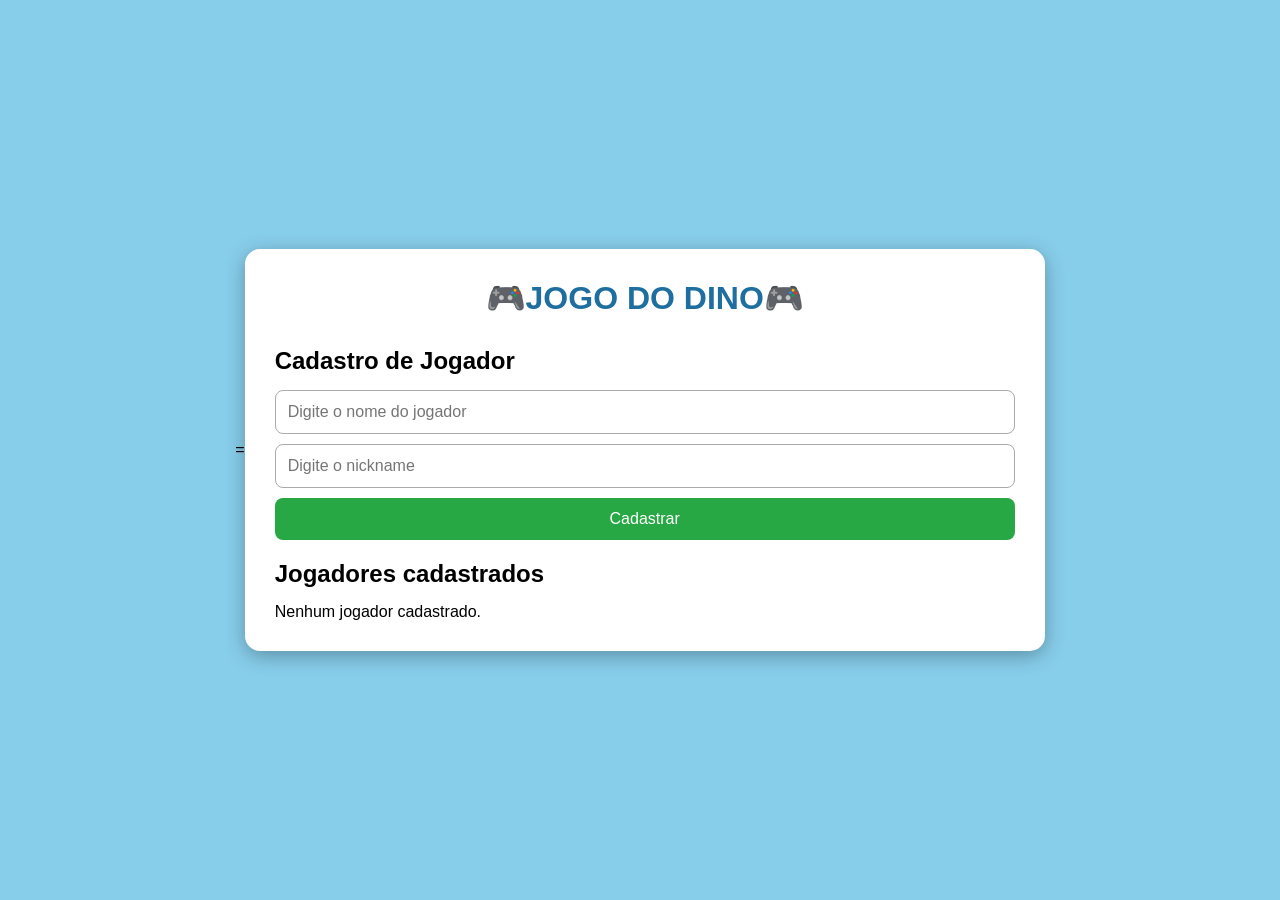
==== index copy.html @ c63d32bf "Add files via upload" ====
=<!DOCTYPE html>
<html lang="pt-BR">

<head>
    <meta charset="UTF-8">
    <meta name="viewport" content="width=device-width, initial-scale=1.0">

    <title>Meu Jogo - Jogadores</title>

    <link rel="stylesheet" href="style copy.css">
</head>

<body>

    <div class="container">

        <h1>🎮JOGO DO DINO🎮</h1>

        <h2>Cadastro de Jogador</h2>

        <div class="formulario">

            <input 
                type="text" 
                id="nome" 
                placeholder="Digite o nome do jogador"
            >

            <input 
                type="text" 
                id="nickname" 
                placeholder="Digite o nickname"
            >

            <button onclick="cadastrarJogador()">
                Cadastrar
            </button>

        </div>

        <h2>Jogadores cadastrados</h2>

        <div id="listaJogadores"></div>

    </div>

    <script src="game copy.js"></script>
    
</body>

</html>
---- style copy.css ----
* {
    margin: 0;
    padding: 0;
    box-sizing: border-box;
}

body {
    font-family: Arial, sans-serif;
    background: #87ceeb;

    min-height: 100vh;

    display: flex;
    justify-content: center;
    align-items: center;
}

.container {
    width: 90%;
    max-width: 800px;

    background: white;

    padding: 30px;

    border-radius: 15px;

    box-shadow: 0 5px 20px rgba(0, 0, 0, 0.3);
}

h1 {
    text-align: center;
    margin-bottom: 30px;
    color: #1e6f9f;
}

h2 {
    margin-top: 20px;
    margin-bottom: 15px;
}

.formulario {
    display: flex;
    flex-direction: column;

    gap: 10px;
}

input {
    padding: 12px;

    border: 1px solid #aaa;

    border-radius: 8px;

    font-size: 16px;
}

button {
    padding: 12px;

    border: none;

    border-radius: 8px;

    background: #28a745;

    color: white;

    font-size: 16px;

    cursor: pointer;
}

button:hover {
    opacity: 0.85;
}

.jogador {
    display: flex;

    justify-content: space-between;
    align-items: center;

    padding: 15px;

    margin-bottom: 10px;

    background: #f1f1f1;

    border-radius: 10px;
}

.informacoes {
    display: flex;
    flex-direction: column;

    gap: 5px;
}

.botoes {
    display: flex;

    gap: 5px;
}

.btn-editar {
    background: #ffc107;
    color: black;
}

.btn-excluir {
    background: #dc3545;
}

.btn-jogar {
    background: #007bff;
}
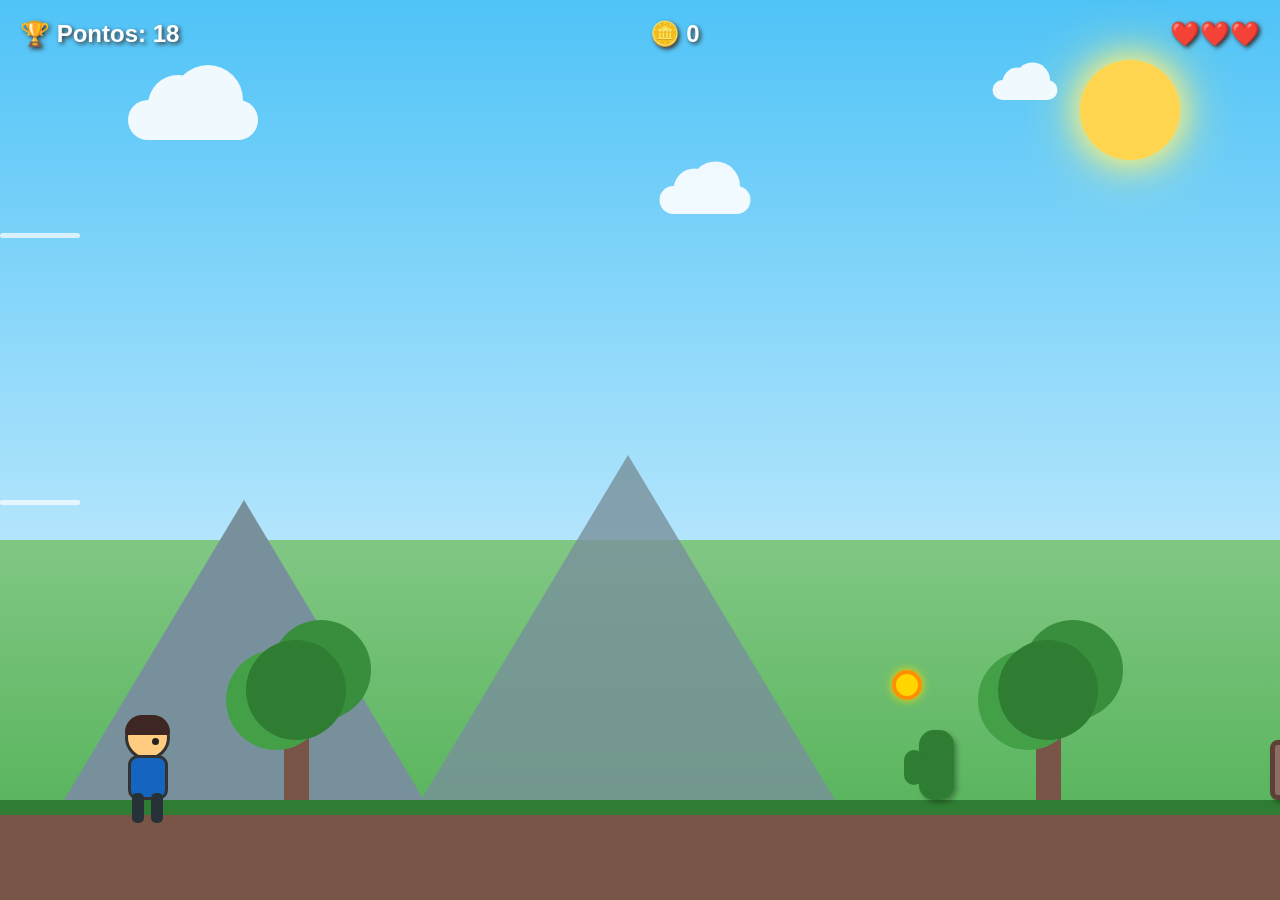
==== commit 243458ac: "Rename index.html to index copy.html" ====
--- a/index copy.html
+++ b/index copy.html
@@ -1,51 +1,100 @@
-=<!DOCTYPE html>
+<!DOCTYPE html>
 <html lang="pt-BR">
-
 <head>
     <meta charset="UTF-8">
     <meta name="viewport" content="width=device-width, initial-scale=1.0">
 
-    <title>Meu Jogo - Jogadores</title>
+    <title>Runner Adventure</title>
 
-    <link rel="stylesheet" href="style copy.css">
+    <link rel="stylesheet" href="style.css">
 </head>
 
 <body>
 
-    <div class="container">
+    <div id="game">
 
-        <h1>🎮JOGO DO DINO🎮</h1>
+        <!-- CÉU -->
+        <div class="sun"></div>
 
-        <h2>Cadastro de Jogador</h2>
+        <div class="cloud cloud1"></div>
+        <div class="cloud cloud2"></div>
+        <div class="cloud cloud3"></div>
 
-        <div class="formulario">
+        <!-- MONTANHAS -->
+        <div class="mountain mountain1"></div>
+        <div class="mountain mountain2"></div>
 
-            <input 
-                type="text" 
-                id="nome" 
-                placeholder="Digite o nome do jogador"
-            >
+        <!-- ÁRVORES -->
+        <div class="tree tree1">
+            <div class="trunk"></div>
+            <div class="leaves"></div>
+        </div>
 
-            <input 
-                type="text" 
-                id="nickname" 
-                placeholder="Digite o nickname"
-            >
+        <div class="tree tree2">
+            <div class="trunk"></div>
+            <div class="leaves"></div>
+        </div>
 
-            <button onclick="cadastrarJogador()">
-                Cadastrar
+        <!-- HUD -->
+        <div id="hud">
+
+            <div id="score">
+                🏆 Pontos: 0
+            </div>
+
+            <div id="coins">
+                🪙 0
+            </div>
+
+            <div id="lives">
+                ❤️❤️❤️
+            </div>
+
+        </div>
+
+        <!-- JOGADOR -->
+        <div id="player">
+
+            <div class="head"></div>
+
+            <div class="body"></div>
+
+            <div class="leg leg1"></div>
+            <div class="leg leg2"></div>
+
+        </div>
+
+        <!-- CHÃO -->
+        <div id="ground">
+
+            <div class="grass"></div>
+
+        </div>
+
+        <!-- GAME OVER -->
+        <div id="gameOver">
+
+            <h1>GAME OVER</h1>
+
+            <p>
+                Pontuação:
+                <span id="finalScore">0</span>
+            </p>
+
+            <p>
+                Moedas:
+                <span id="finalCoins">0</span>
+            </p>
+
+            <button onclick="restartGame()">
+                🔄 Jogar novamente
             </button>
 
         </div>
 
-        <h2>Jogadores cadastrados</h2>
-
-        <div id="listaJogadores"></div>
-
     </div>
 
-    <script src="game copy.js"></script>
-    
+    <script src="game.js"></script>
+
 </body>
-
-</html>+</html>
--- a/style.css
+++ b/style.css
@@ -0,0 +1,704 @@
+* {
+    margin: 0;
+    padding: 0;
+    box-sizing: border-box;
+}
+
+body {
+    overflow: hidden;
+    font-family: Arial, sans-serif;
+}
+
+/* =========================
+   CENÁRIO
+========================= */
+
+#game {
+
+    width: 100vw;
+    height: 100vh;
+
+    position: relative;
+
+    overflow: hidden;
+
+    background: linear-gradient(
+        #4fc3f7 0%,
+        #b3e5fc 60%,
+        #81c784 60%,
+        #4caf50 100%
+    );
+}
+
+
+/* =========================
+   SOL
+========================= */
+
+.sun {
+
+    position: absolute;
+
+    width: 100px;
+    height: 100px;
+
+    background: #ffd54f;
+
+    border-radius: 50%;
+
+    top: 60px;
+    right: 100px;
+
+    box-shadow:
+        0 0 30px #fff176,
+        0 0 60px #fff176;
+}
+
+
+/* =========================
+   NUVENS
+========================= */
+
+.cloud {
+
+    position: absolute;
+
+    width: 130px;
+    height: 40px;
+
+    background: white;
+
+    border-radius: 50px;
+
+    opacity: 0.9;
+}
+
+.cloud::before {
+
+    content: "";
+
+    position: absolute;
+
+    width: 60px;
+    height: 60px;
+
+    background: white;
+
+    border-radius: 50%;
+
+    left: 20px;
+    top: -25px;
+}
+
+.cloud::after {
+
+    content: "";
+
+    position: absolute;
+
+    width: 70px;
+    height: 70px;
+
+    background: white;
+
+    border-radius: 50%;
+
+    right: 15px;
+    top: -35px;
+}
+
+.cloud1 {
+
+    top: 100px;
+    left: 10%;
+}
+
+.cloud2 {
+
+    top: 180px;
+    left: 50%;
+
+    transform: scale(0.7);
+}
+
+.cloud3 {
+
+    top: 70px;
+    left: 75%;
+
+    transform: scale(0.5);
+}
+
+
+/* =========================
+   MONTANHAS
+========================= */
+
+.mountain {
+
+    position: absolute;
+
+    bottom: 100px;
+
+    width: 0;
+    height: 0;
+
+    border-left: 180px solid transparent;
+    border-right: 180px solid transparent;
+    border-bottom: 300px solid #78909c;
+}
+
+.mountain1 {
+
+    left: 5%;
+}
+
+.mountain2 {
+
+    left: 35%;
+
+    transform: scale(1.3);
+
+    opacity: 0.8;
+}
+
+
+/* =========================
+   ÁRVORES
+========================= */
+
+.tree {
+
+    position: absolute;
+
+    bottom: 100px;
+
+    width: 80px;
+    height: 160px;
+
+    z-index: 2;
+}
+
+.tree1 {
+
+    left: 20%;
+}
+
+.tree2 {
+
+    right: 15%;
+}
+
+.trunk {
+
+    position: absolute;
+
+    width: 25px;
+    height: 90px;
+
+    background: #795548;
+
+    bottom: 0;
+    left: 28px;
+}
+
+.leaves {
+
+    position: absolute;
+
+    width: 100px;
+    height: 100px;
+
+    background: #2e7d32;
+
+    border-radius: 50%;
+
+    top: 0;
+    left: -10px;
+
+    box-shadow:
+        25px -20px #388e3c,
+        -20px 10px #43a047;
+}
+
+
+/* =========================
+   HUD
+========================= */
+
+#hud {
+
+    position: absolute;
+
+    top: 20px;
+    left: 20px;
+
+    width: calc(100% - 40px);
+
+    display: flex;
+
+    justify-content: space-between;
+
+    z-index: 20;
+
+    color: white;
+
+    font-size: 24px;
+
+    font-weight: bold;
+
+    text-shadow: 2px 2px 4px #333;
+}
+
+
+/* =========================
+   JOGADOR
+========================= */
+
+#player {
+
+    position: absolute;
+
+    width: 55px;
+    height: 85px;
+
+    left: 120px;
+
+    bottom: 100px;
+
+    z-index: 10;
+
+    transition: transform 0.1s;
+}
+
+
+/* CABEÇA */
+
+.head {
+
+    position: absolute;
+
+    width: 45px;
+    height: 45px;
+
+    background: #ffcc80;
+
+    border-radius: 50%;
+
+    left: 5px;
+
+    top: 0;
+
+    border: 3px solid #333;
+}
+
+
+/* CABELO */
+
+.head::before {
+
+    content: "";
+
+    position: absolute;
+
+    width: 45px;
+    height: 20px;
+
+    background: #3e2723;
+
+    border-radius: 30px 30px 5px 5px;
+
+    top: -3px;
+    left: -3px;
+}
+
+
+/* OLHO */
+
+.head::after {
+
+    content: "";
+
+    position: absolute;
+
+    width: 7px;
+    height: 7px;
+
+    background: #222;
+
+    border-radius: 50%;
+
+    right: 8px;
+    top: 20px;
+}
+
+
+/* CORPO */
+
+.body {
+
+    position: absolute;
+
+    width: 40px;
+    height: 45px;
+
+    background: #1565c0;
+
+    border-radius: 10px;
+
+    top: 40px;
+    left: 8px;
+
+    border: 3px solid #333;
+}
+
+
+/* PERNAS */
+
+.leg {
+
+    position: absolute;
+
+    width: 12px;
+    height: 30px;
+
+    background: #263238;
+
+    top: 78px;
+
+    border-radius: 5px;
+}
+
+.leg1 {
+    left: 12px;
+}
+
+.leg2 {
+    right: 12px;
+}
+
+
+/* =========================
+   CHÃO
+========================= */
+
+#ground {
+
+    position: absolute;
+
+    width: 100%;
+    height: 100px;
+
+    bottom: 0;
+
+    background: #795548;
+
+    z-index: 5;
+}
+
+.grass {
+
+    position: absolute;
+
+    width: 100%;
+    height: 15px;
+
+    top: 0;
+
+    background: #2e7d32;
+}
+
+
+/* =========================
+   OBSTÁCULOS
+========================= */
+
+.obstacle {
+
+    position: absolute;
+
+    bottom: 100px;
+
+    z-index: 8;
+
+    border-radius: 8px;
+
+    box-shadow: 3px 3px 5px rgba(0,0,0,0.3);
+}
+
+
+/* Pedra */
+
+.rock {
+
+    width: 55px;
+    height: 50px;
+
+    background: #616161;
+
+    border-radius: 50%;
+}
+
+
+/* Caixa */
+
+.box {
+
+    width: 50px;
+    height: 60px;
+
+    background: #8d6e63;
+
+    border: 5px solid #5d4037;
+}
+
+
+/* Cacto */
+
+.cactus {
+
+    width: 35px;
+    height: 70px;
+
+    background: #2e7d32;
+
+    border-radius: 15px;
+}
+
+.cactus::before {
+
+    content: "";
+
+    position: absolute;
+
+    width: 20px;
+    height: 35px;
+
+    background: #2e7d32;
+
+    left: -15px;
+    top: 20px;
+
+    border-radius: 15px;
+}
+
+
+/* =========================
+   MOEDA
+========================= */
+
+.coin {
+
+    position: absolute;
+
+    width: 30px;
+    height: 30px;
+
+    background: #ffd600;
+
+    border: 4px solid #ff8f00;
+
+    border-radius: 50%;
+
+    bottom: 200px;
+
+    z-index: 9;
+
+    box-shadow:
+        0 0 10px #ffd600;
+
+    animation: coinSpin 0.8s infinite linear;
+}
+
+@keyframes coinSpin {
+
+    0% {
+        transform: rotateY(0deg);
+    }
+
+    50% {
+        transform: rotateY(90deg);
+    }
+
+    100% {
+        transform: rotateY(180deg);
+    }
+}
+
+
+/* =========================
+   GAME OVER
+========================= */
+
+#gameOver {
+
+    display: none;
+
+    position: absolute;
+
+    width: 100%;
+    height: 100%;
+
+    background: rgba(0,0,0,0.75);
+
+    z-index: 100;
+
+    justify-content: center;
+    align-items: center;
+
+    flex-direction: column;
+
+    color: white;
+
+    text-align: center;
+}
+
+#gameOver h1 {
+
+    font-size: 65px;
+
+    margin-bottom: 20px;
+
+    text-shadow:
+        0 0 10px red,
+        0 0 20px red;
+}
+
+#gameOver p {
+
+    font-size: 25px;
+
+    margin: 5px;
+}
+
+button {
+
+    margin-top: 25px;
+
+    padding: 15px 35px;
+
+    border: none;
+
+    border-radius: 12px;
+
+    font-size: 20px;
+
+    font-weight: bold;
+
+    cursor: pointer;
+
+    background: #ffffff;
+
+    transition: 0.2s;
+}
+
+button:hover {
+
+    transform: scale(1.1);
+
+    background: #eeeeee;
+}
+
+
+/* =========================
+   ANIMAÇÃO DO PERSONAGEM
+========================= */
+
+.running {
+
+    animation: running 0.25s infinite alternate;
+}
+
+@keyframes running {
+
+    from {
+        transform: translateY(0);
+    }
+
+    to {
+        transform: translateY(-5px);
+    }
+}
+/* =========================
+   ANIMAÇÃO DE CORRIDA
+========================= */
+
+#player {
+    animation: playerRun 0.18s infinite alternate;
+}
+
+@keyframes playerRun {
+
+    0% {
+        transform: translateY(0px) rotate(-2deg);
+    }
+
+    100% {
+        transform: translateY(-5px) rotate(2deg);
+    }
+}
+
+
+/* Pernas se movimentando */
+
+.leg1 {
+    animation: leg1Run 0.18s infinite alternate;
+}
+
+.leg2 {
+    animation: leg2Run 0.18s infinite alternate;
+}
+
+@keyframes leg1Run {
+
+    0% {
+        transform: rotate(25deg);
+    }
+
+    100% {
+        transform: rotate(-25deg);
+    }
+}
+
+@keyframes leg2Run {
+
+    0% {
+        transform: rotate(-25deg);
+    }
+
+    100% {
+        transform: rotate(25deg);
+    }
+}
+
+
+/* =========================
+   EFEITO DE VELOCIDADE
+========================= */
+
+.speedLine {
+
+    position: absolute;
+
+    width: 80px;
+    height: 5px;
+
+    background: rgba(255,255,255,0.7);
+
+    border-radius: 5px;
+
+    z-index: 3;
+
+    animation: speedMove 0.6s linear infinite;
+}
+
+@keyframes speedMove {
+
+    from {
+        right: -100px;
+    }
+
+    to {
+        right: 100%;
+    }
+}
